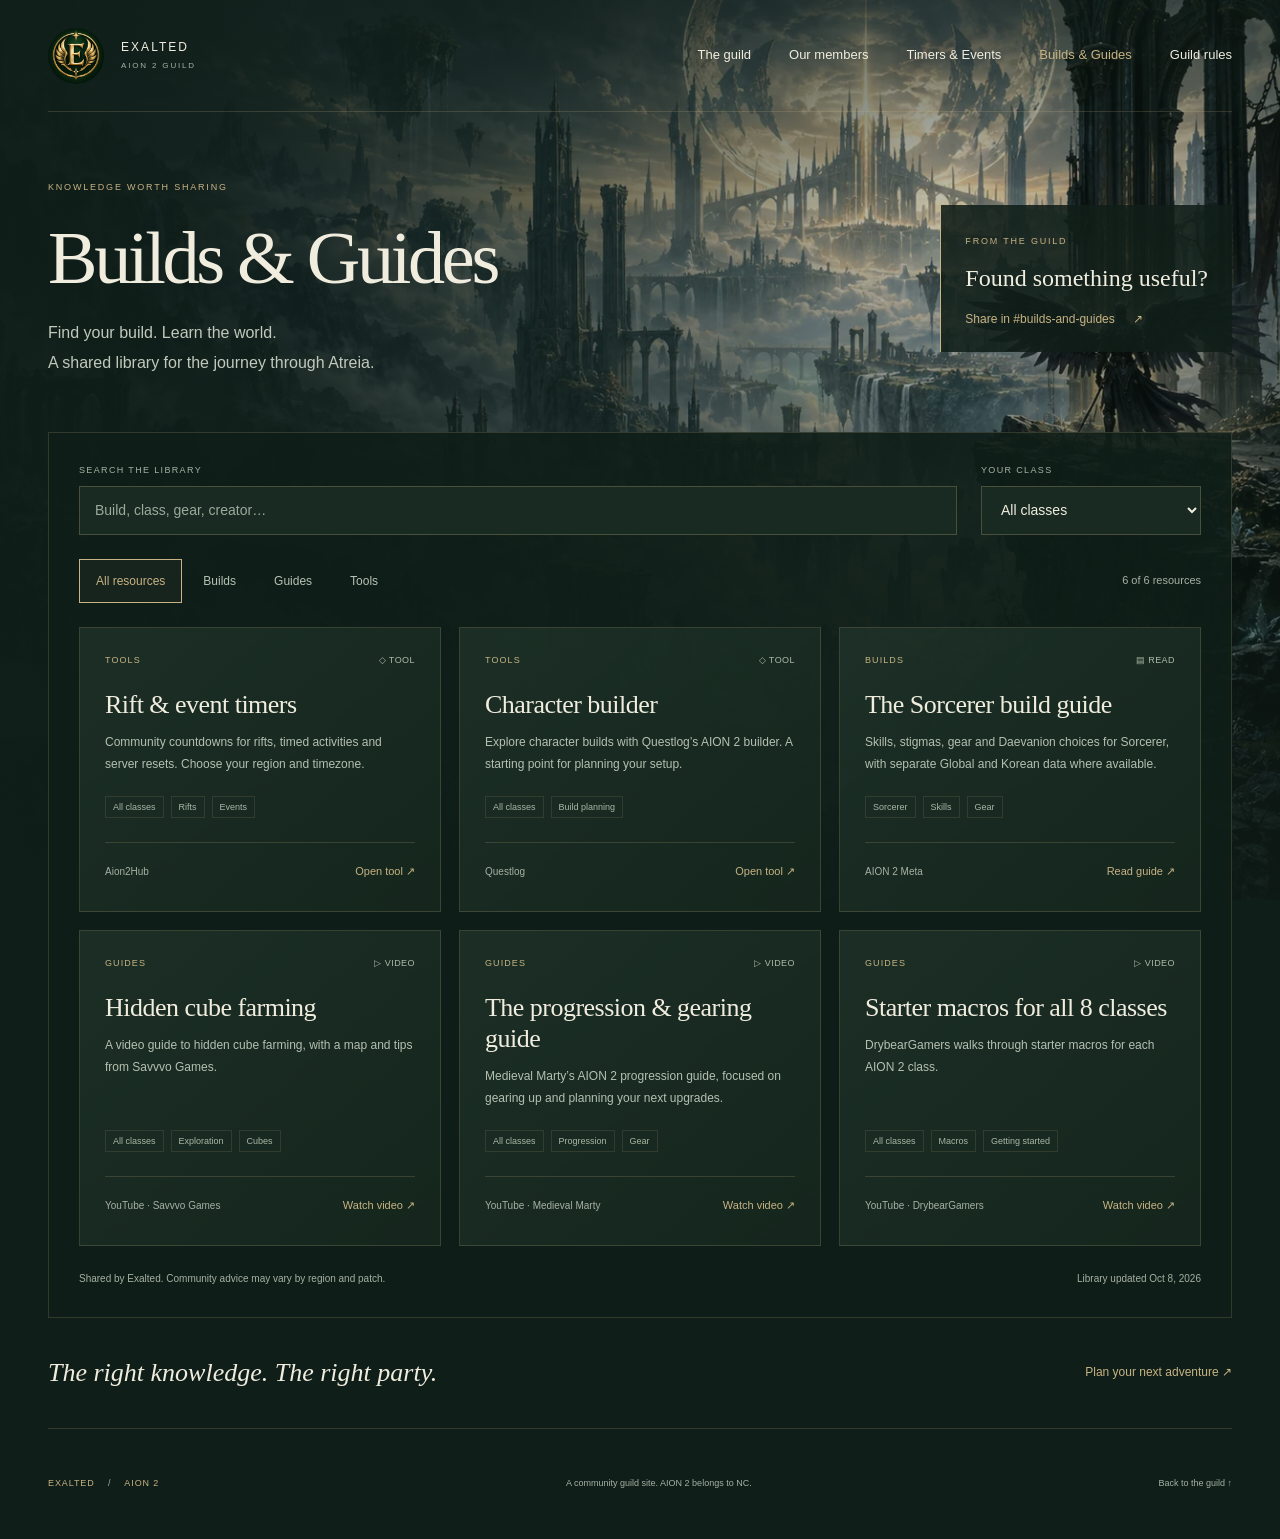
==== builds.html @ 0d42cb49 "Add guild Builds and Guides library with Discord link scanning" ====
<!doctype html>
<html lang="en">
<head>
  <meta charset="utf-8">
  <meta name="viewport" content="width=device-width,initial-scale=1">
  <meta name="theme-color" content="#101e19">
  <meta name="description" content="Find AION 2 class builds, progression guides, videos and tools shared by the Exalted guild.">
  <meta property="og:site_name" content="Exalted">
  <meta property="og:title" content="Builds &amp; Guides · Exalted">
  <meta property="og:description" content="Knowledge worth sharing. AION 2 builds, guides and tools from the guild.">
  <meta property="og:image" content="https://exalted-aion2.vercel.app/assets/exalted-crest-512.png">
  <title>Builds &amp; Guides · Exalted</title>
  <link rel="canonical" href="https://exalted-aion2.vercel.app/builds">
  <link rel="icon" type="image/png" sizes="64x64" href="/assets/exalted-crest-64.png">
  <link rel="stylesheet" href="/guild.css">
  <link rel="stylesheet" href="/background.css">
  <link rel="stylesheet" href="/builds.css">
</head>
<body class="aion-world">
  <a class="skip-link" href="#main">Skip to content</a>
  <div class="page-shell">
    <header class="site-header">
      <a class="brand" href="/" aria-label="Exalted home"><img class="brand-crest" src="/assets/exalted-crest-192.png" alt="" width="56" height="56"><span>EXALTED<small>AION 2 GUILD</small></span></a>
      <nav aria-label="Main navigation"><a href="/#about">The guild</a><a href="/#members">Our members</a><a href="/events">Timers &amp; Events</a><a href="/builds" aria-current="page">Builds &amp; Guides</a><a href="/#rules">Guild rules</a></nav>
      <span class="region">NA EAST <span aria-hidden="true">/</span> ASMODIANS <span aria-hidden="true">/</span> AZPHEL</span>
    </header>
    <main id="main">
      <section class="guides-hero" aria-labelledby="guides-title">
        <div><p class="eyebrow">KNOWLEDGE WORTH SHARING</p><h1 id="guides-title">Builds &amp; Guides</h1><p class="guides-lede">Find your build. Learn the world.<br>A shared library for the journey through Atreia.</p></div>
        <aside class="guides-share"><span class="eyebrow">FROM THE GUILD</span><p>Found something useful?</p><a href="https://discord.com/channels/1556392756836966481/1556395669348942025">Share in #builds-and-guides <span aria-hidden="true">↗</span></a></aside>
      </section>
      <section class="guide-library" aria-label="Guild resource library">
        <div class="guides-toolbar">
          <label class="guides-search"><span>SEARCH THE LIBRARY</span><input id="guide-search" type="search" placeholder="Build, class, gear, creator…" autocomplete="off"></label>
          <label class="guides-class"><span>YOUR CLASS</span><select id="guide-class"><option value="all">All classes</option></select></label>
        </div>
        <div class="guides-browse"><div class="guide-filters" role="group" aria-label="Resource category"><button type="button" data-category="all" aria-pressed="true">All resources</button><button type="button" data-category="builds" aria-pressed="false">Builds</button><button type="button" data-category="guides" aria-pressed="false">Guides</button><button type="button" data-category="tools" aria-pressed="false">Tools</button></div><p id="guide-count" role="status" aria-live="polite">Loading the library…</p></div>
        <div id="guide-grid" class="guide-grid"></div>
        <div id="guide-empty" class="guide-empty" hidden><h2>No matching resources</h2><p>Try another search or class, or explore the full library.</p><button id="guide-clear" type="button">Clear filters <span aria-hidden="true">↗</span></button></div>
        <div id="guide-error" class="guide-empty" hidden><h2>The library couldn’t load</h2><p>Try again, or browse the links in Discord.</p><button id="guide-retry" type="button">Try again</button></div>
        <div class="guides-library-note"><p>Shared by Exalted. Community advice may vary by region and patch.</p><p id="guide-updated"></p></div>
        <noscript><p>Enable JavaScript to search the library, or <a href="https://discord.com/channels/1556392756836966481/1556395669348942025">browse #builds-and-guides in Discord ↗</a>.</p></noscript>
      </section>
      <aside class="guides-next"><p>The right knowledge. The right party.</p><a href="/events">Plan your next adventure <span aria-hidden="true">↗</span></a></aside>
    </main>
    <footer class="site-footer"><span>EXALTED <span class="footer-divider">/</span> AION 2</span><p>A community guild site. AION 2 belongs to NC.</p><a href="/">Back to the guild ↑</a></footer>
  </div>
  <script type="module" src="/builds.js"></script>
</body>
</html>
---- guild.css ----
*{box-sizing:border-box}
:root{color-scheme:dark;--bg:#101e19;--ink:#f0eddf;--muted:#a6b1a4;--gold:#c7b383;--line:#c7b38330;--serif:Georgia,'Times New Roman',serif}
html{scroll-behavior:smooth;scroll-padding-top:30px;background:var(--bg)}
body{margin:0;color:var(--ink);font:15px/1.6 Arial,Helvetica,sans-serif;background:radial-gradient(ellipse at 85% 20%,#29433665,transparent 46%),var(--bg)}
a{color:inherit;text-decoration:none}a:focus-visible{outline:2px solid var(--gold);outline-offset:7px}a:hover{color:var(--gold)}
.page-shell{width:min(1320px,100% - 96px);margin:auto}.skip-link{position:fixed;top:-70px;left:20px;background:var(--ink);color:var(--bg);padding:12px;z-index:10}.skip-link:focus{top:15px}
.site-header{display:flex;align-items:center;justify-content:space-between;gap:24px;min-height:112px;border-bottom:1px solid var(--line)}
.brand{display:flex;align-items:center;gap:17px;font-size:12px;letter-spacing:.17em}.brand small{display:block;margin-top:3px;font-size:8px;letter-spacing:.23em;color:var(--muted)}
.brand-crest{display:block;flex:none;width:56px;height:56px;border-radius:50%;object-fit:cover}
nav{display:flex;gap:38px;font-size:13px}nav a{padding:12px 0}nav a span{margin-left:8px;color:var(--gold)}.region{color:var(--muted);font-size:9px;letter-spacing:.14em}.region span{padding:0 12px;color:var(--gold)}
.guild-hero{display:grid;grid-template-columns:1fr 1.08fr;align-items:center;gap:50px;min-height:696px;padding:60px 0 70px}
.eyebrow{font-size:9px;letter-spacing:.2em;font-weight:500;color:var(--gold);margin:0 0 26px}.hero-copy .eyebrow{display:flex;align-items:center;gap:12px}.eyebrow>span{width:24px;height:1px;background:var(--gold)}
h1{font:normal clamp(74px,8vw,116px)/1 var(--serif);letter-spacing:-.055em;margin:22px 0 28px}.title-period{color:var(--gold)}
.hero-copy{min-width:0}.hero-crest{display:block;width:180px;height:180px;border-radius:50%;object-fit:cover}.closing-crest{display:block;border-radius:50%;object-fit:cover;flex:none}
/* The Higgsfield crest is a looping GIF with no player controls. */
.animated-crest{position:relative;width:180px;height:180px;flex:none}
.crest-float{position:relative;width:100%;height:100%;isolation:isolate}
.crest-float::before{content:'';position:absolute;inset:-6px;z-index:-1;pointer-events:none;border:1px solid #dcc58535;border-radius:50%;box-shadow:0 0 22px #d5b86320;opacity:.45}
.crest-face{position:relative;overflow:hidden;border-radius:50%;width:100%;height:100%}
.animated-crest .hero-crest{width:100%;height:100%}
.animated-crest--small{width:64px;height:64px}
@media(max-width:760px){.animated-crest{width:140px;height:140px}}
.hero-description{color:#bbc3b6;max-width:340px;line-height:1.9;font-size:15px}.primary-link{display:flex;justify-content:space-between;align-items:center;gap:45px;background:var(--gold);color:#17261d;width:fit-content;min-height:54px;padding:13px 23px;margin-top:30px;font-size:12px;font-weight:600;transition:background .2s,transform .2s}.primary-link:hover{background:#e0cda2;color:#17261d;transform:translateY(-2px)}.primary-link span{font-size:22px;font-weight:normal}.hero-footnote{font-size:8px;letter-spacing:.23em;color:var(--muted);margin:27px 0 0}
.guild-home{margin:26px 0 0;padding:3px 0 3px 18px;border-left:2px solid var(--gold);max-width:440px}.guild-home .eyebrow{margin:0 0 8px}.guild-home p{margin:0;color:var(--muted);font-size:12px;line-height:1.8}.guild-home .guild-home-path{display:flex;align-items:center;flex-wrap:wrap;gap:5px 9px;margin:0 0 8px;color:var(--ink);font-size:15px}.guild-home-path strong{white-space:nowrap}.guild-home-path span{color:var(--gold)}
.hero-invitation{align-self:end;justify-self:end;width:min(100%,440px);margin:0 0 70px;padding-top:28px;border-top:1px solid #c7b38370;text-shadow:0 2px 24px #081812cc}
.hero-invitation .eyebrow{margin:0 0 18px}.hero-motto{font:normal clamp(44px,4.6vw,66px)/1.05 var(--serif);letter-spacing:-.04em;margin:0 0 24px;text-wrap:balance}
.hero-members-link{display:inline-flex;align-items:center;gap:42px;min-height:44px;font-size:12px;color:var(--gold)}.hero-members-link span{font-size:22px}
.members-section{padding:65px 0 44px;border-top:1px solid var(--line)}.section-heading{display:flex;align-items:end;justify-content:space-between;gap:24px;margin-bottom:32px}.section-heading .eyebrow{margin-bottom:10px}h2{font:normal 47px/1.2 var(--serif);letter-spacing:-.04em;margin:0}h2 span{color:var(--gold)}.section-heading>p{color:var(--muted);font-size:12px;line-height:1.8;margin:0 0 4px}
.member-grid{display:grid;grid-template-columns:1fr 1fr;gap:24px}.member-card{border:1px solid var(--line);padding:26px 30px 23px;background:#17271f99;transition:border-color .2s}.member-card:hover{border-color:#c7b38377}.member-heading{display:flex;justify-content:space-between;align-items:center;margin-bottom:25px}.member-index{font:italic 18px var(--serif);color:var(--gold)}.member-world{font-size:9px;letter-spacing:.13em;color:var(--muted);text-transform:uppercase}.member-identity{display:flex;align-items:center;gap:22px}.member-identity>div:last-child{min-width:0}.member-avatar{width:94px;height:108px;position:relative;flex:none;overflow:hidden;border:1px solid var(--line);background:#253b2d;border-radius:60px 60px 0 0}.member-avatar>span{position:absolute;inset:0;display:grid;place-items:center;font:50px var(--serif);color:var(--gold)}.member-avatar img{position:relative;display:block;width:100%;height:100%;object-fit:cover;object-position:center}
.member-class{font-size:9px;color:var(--gold);letter-spacing:.17em;text-transform:uppercase;margin:0 0 5px}h3{font:normal clamp(24px,2.5vw,35px)/1.25 var(--serif);letter-spacing:-.025em;margin:0;overflow-wrap:anywhere}.member-faction{font-size:11px;color:var(--muted);margin:7px 0 0}.member-stats{display:grid;grid-template-columns:1fr 1.5fr;gap:15px;margin:27px 0 24px;padding:20px 0;border-top:1px solid var(--line);border-bottom:1px solid var(--line)}.member-stats>div+div{border-left:1px solid var(--line);padding-left:30px}dt{font-size:8px;letter-spacing:.14em;color:var(--muted)}dd{font:normal 28px var(--serif);margin:8px 0 0;font-variant-numeric:tabular-nums}
.member-bottom{display:flex;align-items:center;justify-content:space-between;gap:12px}.data-status{color:var(--muted);font-size:10px}.data-status[data-state=ready]:before{content:'';display:inline-block;width:5px;height:5px;border-radius:50%;background:#a6be94;margin:0 7px 1px 0}.profile-link{font-size:11px;padding:7px 0;color:var(--gold)}.profile-link span{font-size:17px;margin-left:15px}.data-note{color:var(--muted);font-size:10px;margin:20px 0 0}
.closing-note{display:flex;align-items:center;justify-content:space-between;gap:24px;padding:40px 0;border-bottom:1px solid var(--line);border-top:1px solid var(--line)}.closing-note>span{font:italic 25px var(--serif);color:var(--gold)}.closing-note p{font:italic 26px var(--serif);color:#d6d8c6;margin:0}.closing-note>a{font-size:10px;color:var(--muted)}.site-footer{display:flex;align-items:center;justify-content:space-between;gap:25px;min-height:110px;color:var(--muted);font-size:9px}.site-footer>span{letter-spacing:.1em;color:var(--gold)}.footer-divider{padding:0 10px;color:var(--muted)}.site-footer p{font-size:9px}.site-footer a{white-space:nowrap}
@media(prefers-reduced-motion:no-preference){.hero-copy,.hero-invitation{animation:arrive .75s ease-out both}.hero-invitation{animation-delay:.12s}@keyframes arrive{from{opacity:0;transform:translateY(15px)}to{opacity:1;transform:translateY(0)}}}
@media(min-width:1500px){.guild-hero{min-height:760px}}
@media(max-width:1050px){.page-shell{width:calc(100% - 56px)}.region{display:none}.guild-hero{gap:25px;min-height:620px}.hero-copy .eyebrow{font-size:8px}.member-card{padding:23px}.member-identity{gap:14px}.member-avatar{width:74px;height:90px}.site-footer{flex-wrap:wrap;gap:10px;padding:25px 0}.site-footer p{order:3;width:100%;margin:0}}
@media(max-width:760px){.page-shell{width:calc(100% - 40px)}.site-header{min-height:91px;gap:12px}.brand{font-size:10px;gap:10px}.brand small{font-size:7px}.brand-crest{width:46px;height:46px}nav{gap:18px;font-size:11px}nav a:first-child{display:none}.guild-hero{grid-template-columns:1fr;gap:38px;padding:53px 0 48px;min-height:0}.hero-copy{position:relative}h1{font-size:clamp(60px,15vw,104px);margin-top:22px}.hero-crest{width:140px;height:140px}.hero-description{font-size:14px}.hero-footnote{display:none}.hero-invitation{justify-self:start;width:100%;margin:0;padding-top:24px}.hero-motto{font-size:38px;margin-bottom:12px}.members-section{padding:42px 0 32px}.section-heading{display:block;margin-bottom:25px}.section-heading>p{margin-top:15px}h2{font-size:40px}.member-grid{grid-template-columns:1fr;gap:18px}.member-card{padding:25px}.member-avatar{width:88px;height:100px}.member-identity{gap:22px}h3{font-size:32px}.closing-note{display:grid;grid-template-columns:auto 1fr;gap:17px;padding:30px 0}.closing-note p{font-size:22px}.closing-note>a{grid-column:2}.site-footer{font-size:8px}}
@media(max-width:380px){.page-shell{width:calc(100% - 32px)}.brand{letter-spacing:.1em}.hero-copy .eyebrow{font-size:7px}.member-card{padding:20px}.member-avatar{width:67px;height:87px}.member-identity{gap:15px}h3{font-size:27px}.member-bottom{gap:8px}.data-status{font-size:9px}.profile-link{font-size:10px}.profile-link span{margin-left:8px}.closing-note p{font-size:19px}}
@media(prefers-reduced-motion:reduce){html{scroll-behavior:auto}*,*:before,*:after{animation:none!important;transition:none!important}}

@media(max-width:380px){h3{font-size:clamp(20px,6vw,24px)}}
.member-title{font:italic 13px/1.5 var(--serif);color:var(--gold);margin:8px 0 0;overflow-wrap:anywhere}
.member-title:empty{display:none}
.creation-status{margin-top:18px;padding-top:16px;border-top:1px solid var(--line)}
.creation-status-heading{display:flex;align-items:center;justify-content:space-between;flex-wrap:wrap;gap:8px;margin-bottom:8px}
.creation-status-heading>span{font-size:9px;letter-spacing:.12em;color:var(--muted)}
.creation-status-heading strong{font-size:13px;color:var(--gold)}
.creation-status[data-state=open] [data-creation]{color:#b6d9a6}
.creation-status[data-state=blocked] [data-creation]{color:#efbe98}
.guild-home .creation-status-time,.guild-home .creation-status-source{font-size:10px;margin-top:8px}
.creation-status-actions{display:flex;align-items:center;flex-wrap:wrap;gap:18px;margin-top:11px;font-size:11px;color:var(--gold)}
.creation-status-actions button{font:inherit;cursor:pointer;color:var(--gold);border:1px solid var(--line);background:transparent;padding:8px 11px;min-height:36px}
.creation-status-actions button:hover{border-color:var(--gold)}
.creation-status-actions button:disabled{opacity:.6;cursor:wait}
.rules-section{padding:60px 0 50px;border-top:1px solid var(--line)}
.rules-intro{max-width:720px;color:var(--muted);margin:0 0 32px;font-size:15px}
.rules-list{display:grid;grid-template-columns:1fr 1fr;gap:0 48px;list-style:none;padding:0;margin:0;counter-reset:guild-rule}
.rules-list li{position:relative;padding:24px 0 26px 42px;border-top:1px solid var(--line);counter-increment:guild-rule;min-width:0}
.rules-list li:before{content:counter(guild-rule,decimal-leading-zero);position:absolute;left:0;top:25px;color:var(--gold);font:italic 19px var(--serif)}
.rules-list h3{font:normal 24px/1.25 var(--serif);letter-spacing:-.015em;margin:0 0 10px}
.rules-list p{font-size:13px;line-height:1.85;color:var(--muted);margin:0}
.rules-list a{color:var(--gold);text-decoration:underline;text-underline-offset:3px}
.rules-enforcement{margin:12px 0 0;padding:24px 0 0;border-top:1px solid var(--line);max-width:920px;color:var(--muted);font-size:12px;line-height:1.85}
.rules-enforcement strong{color:var(--ink);font-weight:500}
@media(max-width:760px){.rules-section{padding:42px 0 36px}.rules-list{grid-template-columns:1fr}.rules-intro{font-size:14px}.rules-list li{padding-top:22px;padding-bottom:22px}.rules-list h3{font-size:23px}.rules-section .section-heading>.profile-link{display:inline-block;margin-top:12px}}
@media(max-width:380px){nav{gap:12px;font-size:10px}}
/* Keep every section reachable as the guild navigation grows. */
.site-header nav a{white-space:nowrap}.site-header nav a[aria-current=page]{color:var(--gold)}
@media(max-width:1300px){.site-header .region{display:none}}
@media(max-width:950px){.site-header{flex-wrap:wrap;padding:17px 0;gap:8px 16px}.site-header nav{width:100%;justify-content:space-between;gap:16px}}
@media(max-width:760px){.site-header{flex-wrap:wrap;padding:17px 0;gap:8px 16px}.site-header nav{width:100%;display:flex;flex-wrap:wrap;justify-content:flex-start;gap:0 22px}.site-header nav a:first-child{display:block}.site-header nav a{padding:10px 0;min-height:38px;white-space:nowrap}.site-header nav a span{display:none}}
---- background.css ----
/* Original AION 2-inspired artwork, generated with ChatGPT imagegen.
   Keep decoration in its own layer so it never intercepts a control. */
body.aion-world {
  --world-shade: 16, 30, 25;
  position: relative;
  isolation: isolate;
  min-height: 100vh;
  background: var(--bg);
}

.aion-world::before {
  content: "";
  position: fixed;
  inset: 0;
  z-index: -1;
  pointer-events: none;
  background-color: var(--bg);
  background-image:
    linear-gradient(180deg, rgba(var(--world-shade), .48), transparent 24%, rgba(var(--world-shade), .76)),
    linear-gradient(90deg, rgba(var(--world-shade), .88), rgba(var(--world-shade), .65) 38%, rgba(var(--world-shade), .22) 75%, rgba(var(--world-shade), .32)),
    url("/assets/atreia-background.webp");
  background-position: center, center, right center;
  background-size: cover;
  background-repeat: no-repeat;
}

/* Long-form guild and event copy needs a stable, quiet reading surface. */
.aion-world .members-section,
.aion-world .events-preview-section,
.aion-world .rules-section,
.aion-world .schedule-section {
  background: rgba(var(--world-shade), .78);
  box-shadow: 28px 0 42px rgba(var(--world-shade), .55), -28px 0 42px rgba(var(--world-shade), .55);
}

.aion-world .member-card,
.aion-world .event-preview-card {
  background: rgba(var(--world-shade), .88);
}

.aion-world .schedule-guide {
  padding: 24px;
  background: rgba(var(--world-shade), .90);
}

/* Character sheets retain their own palette and personal portrait layer. */
body.aion-world--profile {
  --world-shade: 12, 13, 20;
}

.aion-world--profile::before {
  opacity: .62;
}

.aion-world--profile .profile-backdrop {
  background: linear-gradient(180deg, #10141f66, transparent);
  mask-image: linear-gradient(#000, transparent);
}

@media (max-width: 760px) {
  .aion-world::before {
    background-image:
      linear-gradient(180deg, rgba(var(--world-shade), .54), rgba(var(--world-shade), .42) 32%, rgba(var(--world-shade), .90)),
      linear-gradient(90deg, rgba(var(--world-shade), .78), rgba(var(--world-shade), .38)),
      url("/assets/atreia-background-mobile.webp");
    background-position: center;
  }
}

@media print {
  .aion-world::before { display: none; }
}
---- builds.css ----
.guides-hero{display:flex;align-items:center;justify-content:space-between;gap:48px;padding:68px 0 54px}
.guides-hero h1{font-size:clamp(48px,5.8vw,82px);letter-spacing:-.045em;margin:18px 0 20px;line-height:1.05}
.guides-lede{font-size:16px;line-height:1.85;color:#c0c9bc;margin:0}
.guides-share{padding:22px 24px;border-left:1px solid var(--gold);flex-shrink:0;background:#101e19df}
.guides-share p{font:24px/1.3 var(--serif);margin:12px 0}
.guides-share a{font-size:12px;color:var(--gold)}.guides-share a span{margin-left:15px}
.guide-library{background:#101e19e8;padding:30px;border:1px solid var(--line)}
.guides-toolbar{display:flex;gap:24px;align-items:end}
.guides-toolbar label{display:flex;flex-direction:column;gap:9px}.guides-toolbar label>span{font-size:9px;letter-spacing:.15em;color:var(--muted)}
.guides-search{flex:1}.guides-class{width:220px}
.guides-toolbar input,.guides-toolbar select{font:14px Arial,sans-serif;color:var(--ink);background:#182a21;border:1px solid #c7b38345;border-radius:0;min-height:49px;padding:12px 15px;width:100%}
.guides-toolbar input::placeholder{color:#9caa9d;opacity:1}.guide-library :is(input,select,button):focus-visible{outline:2px solid var(--gold);outline-offset:4px}
.guides-browse{display:flex;align-items:center;justify-content:space-between;gap:20px;margin:24px 0}
.guide-filters{display:flex;gap:4px;flex-wrap:wrap}.guide-filters button{font:12px Arial,sans-serif;cursor:pointer;border:1px solid transparent;background:transparent;color:#b7c2b4;padding:12px 16px;min-height:44px}
.guide-filters button:hover{color:var(--ink);background:#c7b3830a}.guide-filters button[aria-pressed=true]{border-color:var(--gold);color:var(--gold);background:#c7b3830b}
#guide-count{font-size:11px;color:var(--muted);margin:0;white-space:nowrap}
.guide-grid{display:grid;grid-template-columns:repeat(3,minmax(0,1fr));gap:18px}
.guide-card{display:flex;flex-direction:column;min-width:0;padding:25px;background:linear-gradient(140deg,#20342ac4,#15261df5);border:1px solid var(--line)}
.guide-card-head{display:flex;justify-content:space-between;align-items:center;gap:12px;margin-bottom:22px;font-size:9px;letter-spacing:.12em;color:var(--gold);text-transform:uppercase}
.guide-format{display:flex;align-items:center;gap:6px;color:#aebaa9;letter-spacing:.05em}.guide-format svg{width:14px;height:14px;fill:none;stroke:currentColor;stroke-width:1.5}
.guide-card h2{font:26px/1.2 var(--serif);letter-spacing:-.02em;margin:0 0 12px;overflow-wrap:anywhere}.guide-card h2 a{display:block}
.guide-card-description{font-size:12px;line-height:1.8;color:#b5c0b1;margin:0 0 20px}
.guide-tags{display:flex;flex-wrap:wrap;gap:7px;margin-top:auto;margin-bottom:24px}.guide-tags span{padding:3px 7px;border:1px solid #c7b38324;color:#a9b8a6;font-size:9px}
.guide-card-foot{border-top:1px solid var(--line);padding-top:15px;display:flex;justify-content:space-between;align-items:center;gap:16px}
.guide-source{font-size:10px;color:var(--muted)}.guide-card-foot a{font-size:11px;white-space:nowrap;color:var(--gold);padding:5px 0}.guide-card-foot a span{margin-left:8px}
.guide-empty{text-align:center;padding:54px 16px;border:1px solid var(--line)}.guide-empty[hidden]{display:none}.guide-empty h2{font-size:32px;margin:0 0 12px}.guide-empty p{font-size:13px;color:var(--muted)}
.guide-empty button{background:transparent;border:1px solid var(--gold);padding:12px 18px;color:var(--gold);font:12px Arial,sans-serif;cursor:pointer;min-height:44px}
.guides-library-note{display:flex;justify-content:space-between;flex-wrap:wrap;gap:8px 24px;margin-top:25px}.guides-library-note p{font-size:10px;color:var(--muted);margin:0}
.guides-next{display:flex;align-items:center;justify-content:space-between;gap:24px;padding:40px 0;border-bottom:1px solid var(--line)}.guides-next p{font:italic 26px var(--serif);margin:0}.guides-next a{font-size:12px;color:var(--gold)}
@media(max-width:1050px){.guide-grid{grid-template-columns:repeat(2,minmax(0,1fr))}.guides-share{padding-left:22px}.guides-share p{font-size:22px}}
@media(max-width:760px){.guides-hero{display:block;padding:40px 0 32px}.guides-hero h1{font-size:clamp(42px,9vw,64px)}.guides-lede{font-size:14px}.guides-share{margin-top:28px;padding:0 0 0 18px}.guides-share p{margin:7px 0;font-size:21px}.guide-library{padding:20px}.guides-toolbar{flex-direction:column;align-items:stretch;gap:17px}.guides-class{width:auto}.guides-browse{display:block;margin:20px 0}.guide-filters{gap:2px;margin:0 -5px 16px}.guide-filters button{font-size:11px;padding:10px 11px}.guide-grid{grid-template-columns:1fr}.guide-card{padding:22px}.guide-card h2{font-size:27px}.guide-card-head{margin-bottom:17px}.guides-next{display:block;padding:30px 0}.guides-next p{font-size:23px;margin-bottom:14px}}
@media(max-width:380px){.guide-library{padding:15px}.guide-card{padding:19px}.guide-filters button{font-size:10px;padding:10px 8px}.guides-hero h1{font-size:40px}.guides-share a{font-size:11px}.guide-card h2{font-size:24px}}
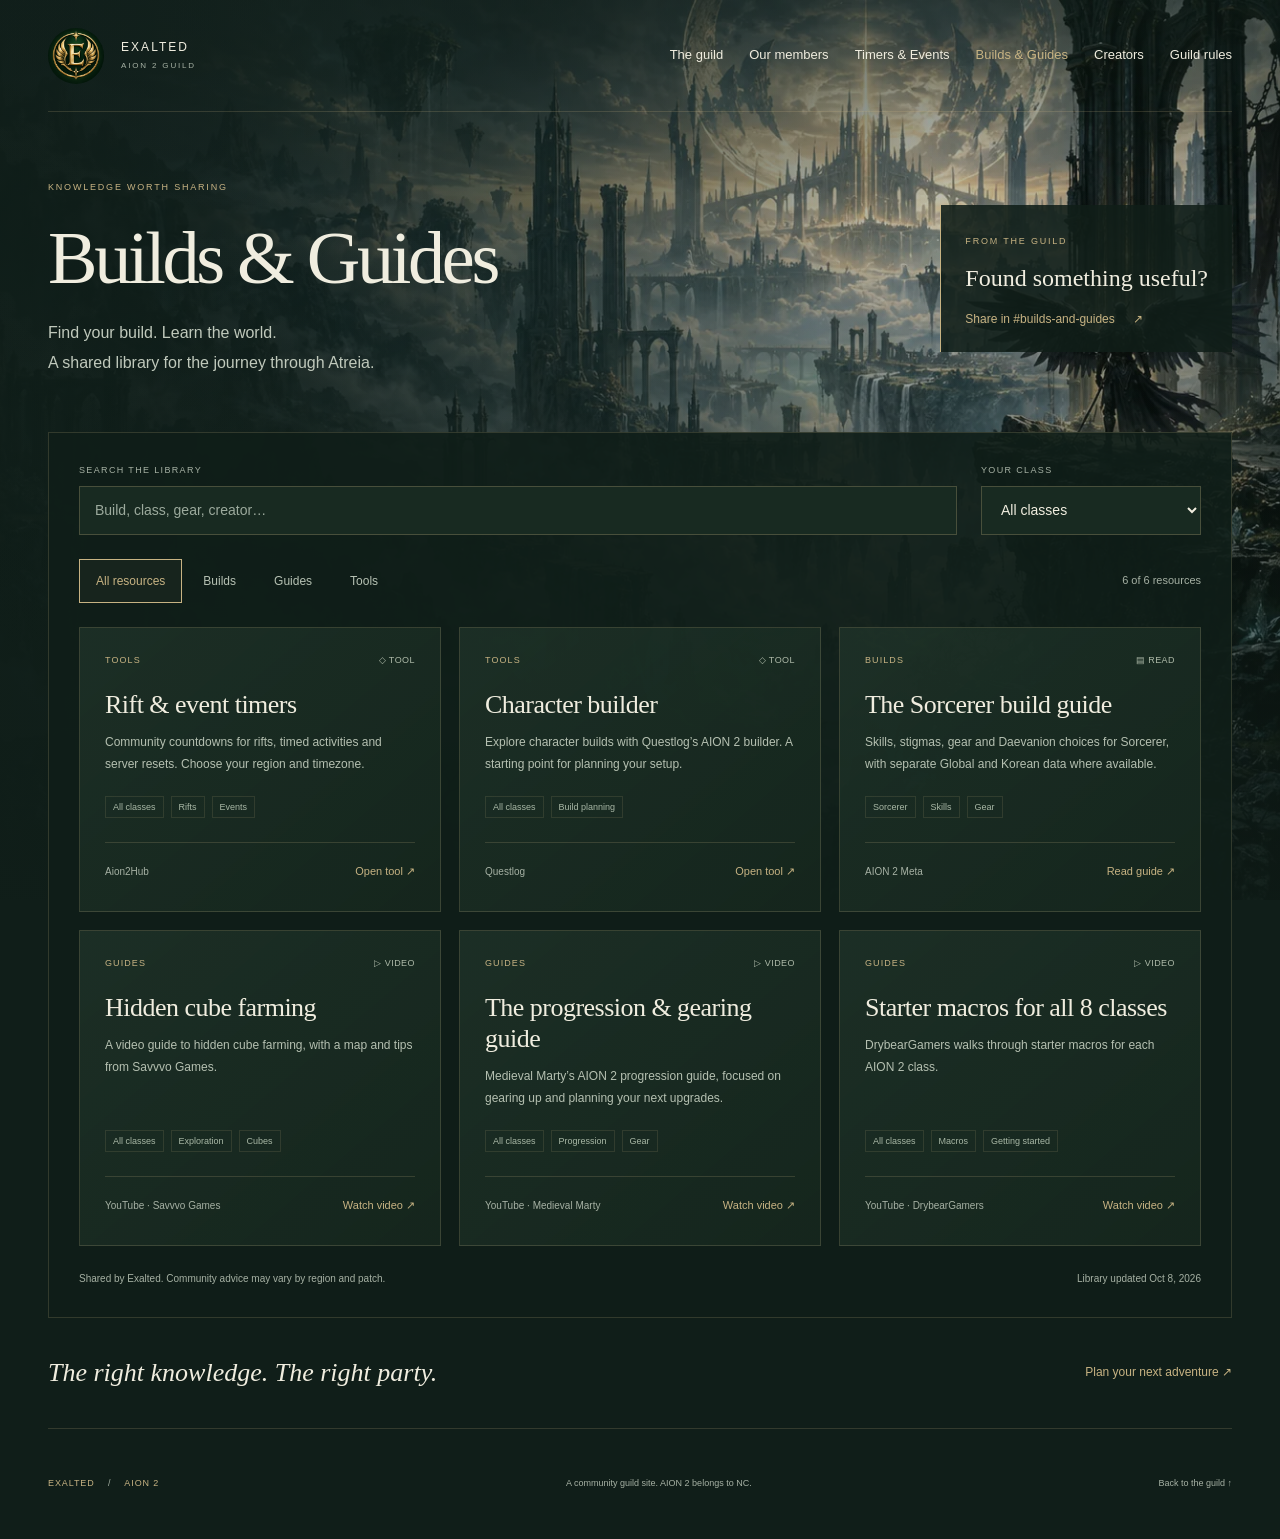
==== commit 71a106fd: "Add live creator directory and Discord channel monitoring" ====
--- a/builds.html
+++ b/builds.html
@@ -21,7 +21,7 @@
   <div class="page-shell">
     <header class="site-header">
       <a class="brand" href="/" aria-label="Exalted home"><img class="brand-crest" src="/assets/exalted-crest-192.png" alt="" width="56" height="56"><span>EXALTED<small>AION 2 GUILD</small></span></a>
-      <nav aria-label="Main navigation"><a href="/#about">The guild</a><a href="/#members">Our members</a><a href="/events">Timers &amp; Events</a><a href="/builds" aria-current="page">Builds &amp; Guides</a><a href="/#rules">Guild rules</a></nav>
+      <nav aria-label="Main navigation"><a href="/#about">The guild</a><a href="/#members">Our members</a><a href="/events">Timers &amp; Events</a><a href="/builds" aria-current="page">Builds &amp; Guides</a><a href="/creators">Creators</a><a href="/#rules">Guild rules</a></nav>
       <span class="region">NA EAST <span aria-hidden="true">/</span> ASMODIANS <span aria-hidden="true">/</span> AZPHEL</span>
     </header>
     <main id="main">
--- a/guild.css
+++ b/guild.css
@@ -66,5 +66,6 @@
 /* Keep every section reachable as the guild navigation grows. */
 .site-header nav a{white-space:nowrap}.site-header nav a[aria-current=page]{color:var(--gold)}
 @media(max-width:1300px){.site-header .region{display:none}}
+@media(min-width:951px) and (max-width:1450px){.site-header .region{display:none}.site-header nav{gap:26px}}
 @media(max-width:950px){.site-header{flex-wrap:wrap;padding:17px 0;gap:8px 16px}.site-header nav{width:100%;justify-content:space-between;gap:16px}}
 @media(max-width:760px){.site-header{flex-wrap:wrap;padding:17px 0;gap:8px 16px}.site-header nav{width:100%;display:flex;flex-wrap:wrap;justify-content:flex-start;gap:0 22px}.site-header nav a:first-child{display:block}.site-header nav a{padding:10px 0;min-height:38px;white-space:nowrap}.site-header nav a span{display:none}}
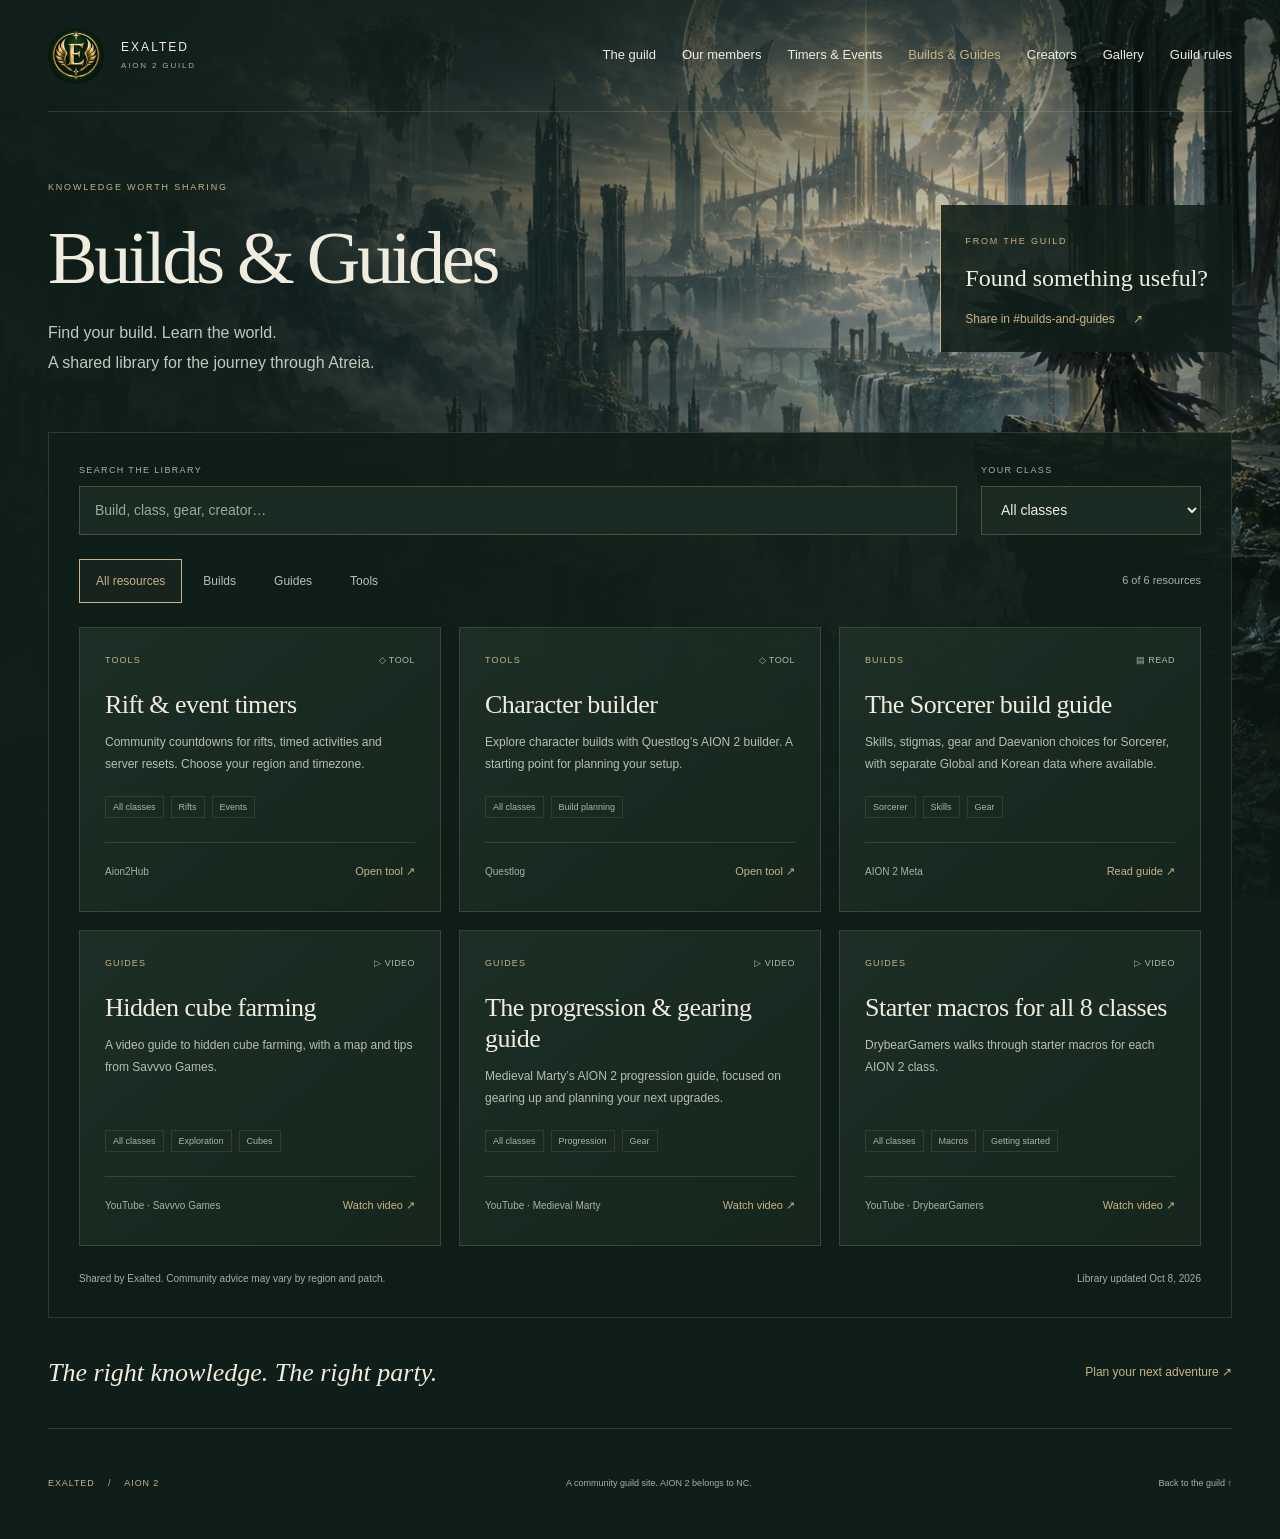
==== commit de40c83d: "Add images-only Discord character gallery" ====
--- a/builds.html
+++ b/builds.html
@@ -21,7 +21,7 @@
   <div class="page-shell">
     <header class="site-header">
       <a class="brand" href="/" aria-label="Exalted home"><img class="brand-crest" src="/assets/exalted-crest-192.png" alt="" width="56" height="56"><span>EXALTED<small>AION 2 GUILD</small></span></a>
-      <nav aria-label="Main navigation"><a href="/#about">The guild</a><a href="/#members">Our members</a><a href="/events">Timers &amp; Events</a><a href="/builds" aria-current="page">Builds &amp; Guides</a><a href="/creators">Creators</a><a href="/#rules">Guild rules</a></nav>
+      <nav aria-label="Main navigation"><a href="/#about">The guild</a><a href="/members">Our members</a><a href="/events">Timers &amp; Events</a><a href="/builds" aria-current="page">Builds &amp; Guides</a><a href="/creators">Creators</a><a href="/gallery">Gallery</a><a href="/#rules">Guild rules</a></nav>
       <span class="region">NA EAST <span aria-hidden="true">/</span> ASMODIANS <span aria-hidden="true">/</span> AZPHEL</span>
     </header>
     <main id="main">
